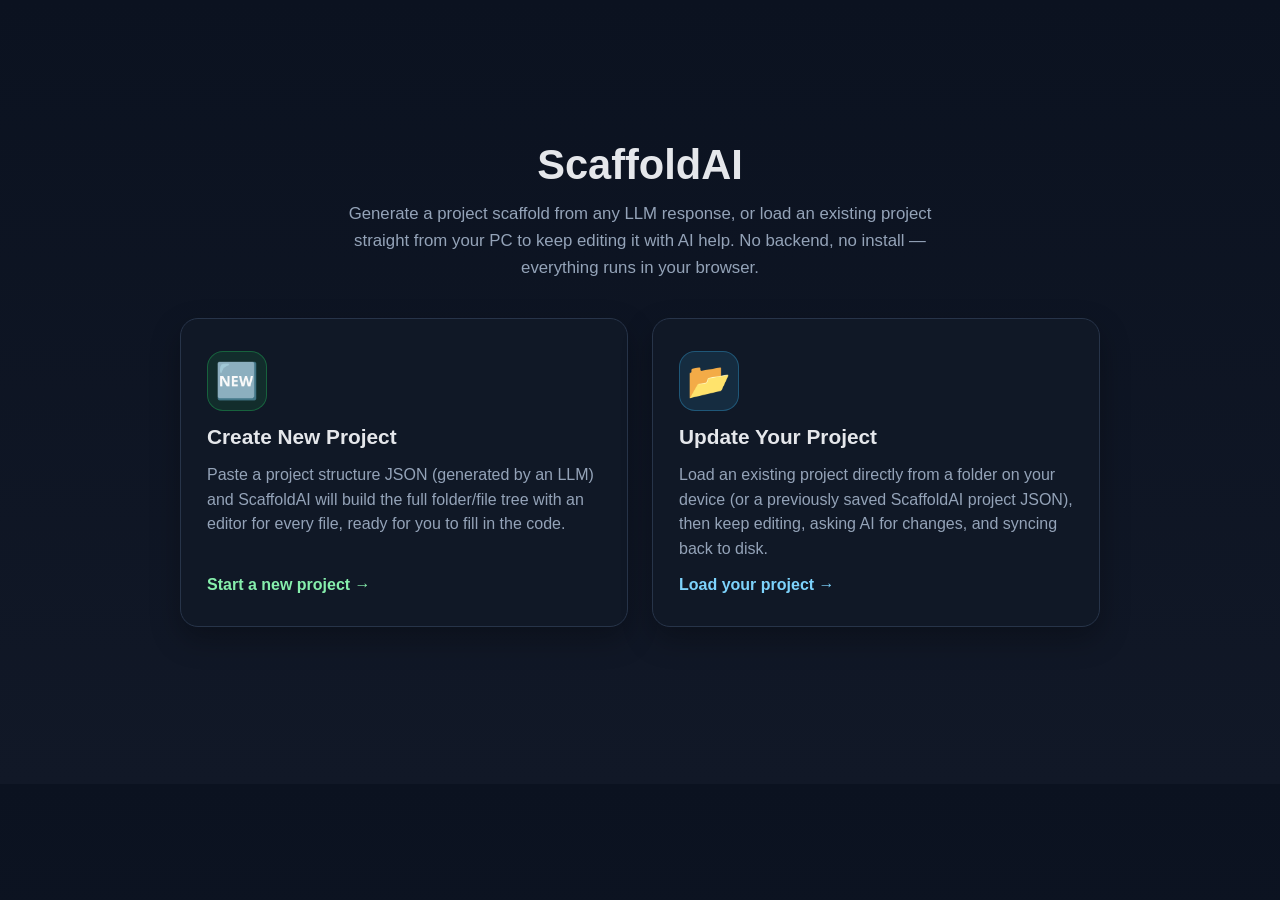
==== index.html @ 68bae191 "seprated pages" ====
<!DOCTYPE html>
<html lang="en">
<head>
  <meta charset="UTF-8" />
  <meta name="viewport" content="width=device-width, initial-scale=1.0" />
  <title>ScaffoldAI</title>
  <link rel="stylesheet" href="style.css" />
</head>
<body>
  <div class="container">
    <div class="landing-wrap">
      <div class="landing-title">
        <h1>ScaffoldAI</h1>
        <p>
          Generate a project scaffold from any LLM response, or load an existing project straight from your PC
          to keep editing it with AI help. No backend, no install — everything runs in your browser.
        </p>
      </div>

      <div class="option-grid">
        <a class="option-card new" href="new_project.html">
          <div class="option-icon">🆕</div>
          <h2>Create New Project</h2>
          <p>
            Paste a project structure JSON (generated by an LLM) and ScaffoldAI will build the full folder/file
            tree with an editor for every file, ready for you to fill in the code.
          </p>
          <span class="option-cta">Start a new project →</span>
        </a>

        <a class="option-card" href="old_project.html">
          <div class="option-icon">📂</div>
          <h2>Update Your Project</h2>
          <p>
            Load an existing project directly from a folder on your device (or a previously saved ScaffoldAI
            project JSON), then keep editing, asking AI for changes, and syncing back to disk.
          </p>
          <span class="option-cta">Load your project →</span>
        </a>
      </div>
    </div>
  </div>
</body>
</html>
---- style.css ----
:root{
  --bg:#0f172a;
  --panel:#111827;
  --panel-2:#1f2937;
  --soft:#334155;
  --text:#e5e7eb;
  --muted:#94a3b8;
  --accent:#38bdf8;
  --accent-2:#22c55e;
  --danger:#ef4444;
  --warning:#f59e0b;
  --border:#273449;
  --shadow:0 12px 30px rgba(0,0,0,.28);
  --radius:18px;
}

*{box-sizing:border-box}
body{
  margin:0;
  font-family:Inter, Arial, sans-serif;
  background:linear-gradient(180deg,#0b1220,#111827);
  color:var(--text);
}

.container{
  width:min(1400px,94%);
  margin:24px auto 40px;
}

.hero{
  display:flex;
  flex-wrap:wrap;
  align-items:center;
  justify-content:space-between;
  gap:16px;
  margin-bottom:20px;
}

.title-wrap h1{
  margin:0;
  font-size:2rem;
  letter-spacing:.3px;
}

.title-wrap p{
  margin:8px 0 0;
  color:var(--muted);
  max-width:900px;
  line-height:1.5;
}

.badge{
  background:rgba(56,189,248,.12);
  color:#7dd3fc;
  border:1px solid rgba(56,189,248,.35);
  padding:8px 12px;
  border-radius:999px;
  font-size:.92rem;
  white-space:nowrap;
}

.grid{
  display:grid;
  grid-template-columns: 420px 1fr;
  gap:18px;
  align-items:start;
}

@media (max-width:1100px){
  .grid{grid-template-columns:1fr}
}

.card{
  background:rgba(17,24,39,.92);
  border:1px solid var(--border);
  border-radius:var(--radius);
  box-shadow:var(--shadow);
  overflow:hidden;
}

.card-header{
  padding:16px 18px;
  border-bottom:1px solid var(--border);
  display:flex;
  align-items:center;
  justify-content:space-between;
  gap:10px;
  background:rgba(255,255,255,.02);
}

.card-header h2{
  margin:0;
  font-size:1.05rem;
}

.card-body{
  padding:16px 18px 18px;
}

.muted{
  color:var(--muted);
  line-height:1.5;
}

.btn-row{
  display:flex;
  flex-wrap:wrap;
  gap:10px;
  margin-top:14px;
}

button{
  border:none;
  cursor:pointer;
  border-radius:12px;
  padding:12px 14px;
  font-weight:700;
  transition:.18s ease;
  font-size:.95rem;
}

button:hover{transform:translateY(-1px)}
button:active{transform:translateY(0)}

button:disabled{
  opacity:.5;
  cursor:not-allowed;
  transform:none !important;
}

.btn-primary{
  background:var(--accent);
  color:#062033;
}

.btn-success{
  background:var(--accent-2);
  color:#072814;
}

.btn-dark{
  background:#1e293b;
  color:var(--text);
  border:1px solid #334155;
}

.btn-danger{
  background:#7f1d1d;
  color:#fecaca;
  border:1px solid #b91c1c;
}

.btn-warning{
  background:#78350f;
  color:#fde68a;
  border:1px solid #f59e0b55;
}

textarea, input, select{
  width:100%;
  border:1px solid #334155;
  background:#0b1220;
  color:var(--text);
  border-radius:14px;
  padding:12px 14px;
  outline:none;
  font-size:.95rem;
}

textarea:focus, input:focus{
  border-color:var(--accent);
  box-shadow:0 0 0 3px rgba(56,189,248,.14);
}

label{
  display:block;
  margin-bottom:8px;
  font-weight:700;
  font-size:.95rem;
}

.field{
  margin-bottom:16px;
}

.small{
  font-size:.88rem;
  color:var(--muted);
  line-height:1.45;
}

.project-name{
  font-weight:800;
  color:#7dd3fc;
}

.stats{
  display:grid;
  grid-template-columns:repeat(3,1fr);
  gap:10px;
  margin-top:14px;
}

.stat{
  background:#0b1220;
  border:1px solid #253247;
  border-radius:14px;
  padding:12px;
}

.stat .label{
  color:var(--muted);
  font-size:.82rem;
  margin-bottom:6px;
}

.stat .value{
  font-size:1.2rem;
  font-weight:800;
}

.workspace{
  display:grid;
  grid-template-columns: 330px 1fr;
  gap:18px;
  min-height:70vh;
}

@media (max-width:1000px){
  .workspace{grid-template-columns:1fr}
}

.tree-panel{
  border-right:1px solid var(--border);
}

.tree-wrap{
  max-height:75vh;
  overflow:auto;
  padding-right:4px;
}

.tree{
  list-style:none;
  padding-left:0;
  margin:0;
}

.tree li{
  margin:6px 0;
}

.tree-node{
  display:flex;
  align-items:center;
  gap:8px;
  padding:8px 10px;
  border-radius:12px;
  transition:.15s;
  user-select:none;
}

.tree-node:hover{
  background:rgba(255,255,255,.04);
}

.tree-node.file{
  cursor:pointer;
}

.tree-node.file.active{
  background:rgba(56,189,248,.14);
  border:1px solid rgba(56,189,248,.35);
}

.tree-children{
  list-style:none;
  padding-left:18px;
  margin:6px 0 0;
  border-left:1px dashed #334155;
}

.icon{
  width:20px;
  text-align:center;
  flex-shrink:0;
}

.node-name{
  word-break:break-word;
  font-size:.94rem;
}

.editor-panel{
  display:flex;
  flex-direction:column;
  gap:14px;
}

.editor-top{
  display:flex;
  flex-wrap:wrap;
  gap:10px;
  justify-content:space-between;
  align-items:center;
  background:#0b1220;
  border:1px solid #253247;
  border-radius:14px;
  padding:12px 14px;
}

.editor-file{
  font-weight:800;
  color:#7dd3fc;
  word-break:break-all;
}

.editor-actions{
  display:flex;
  flex-wrap:wrap;
  gap:10px;
}

.editor-box{
  background:#0b1220;
  border:1px solid #253247;
  border-radius:16px;
  padding:14px;
  min-height:520px;
  display:flex;
  flex-direction:column;
  gap:12px;
}

.editor-box textarea{
  min-height:520px;
  resize:vertical;
  font-family:Consolas, monospace;
  line-height:1.5;
  font-size:.93rem;
}

.empty-state{
  display:flex;
  align-items:center;
  justify-content:center;
  text-align:center;
  min-height:420px;
  color:var(--muted);
  border:2px dashed #334155;
  border-radius:16px;
  padding:24px;
  line-height:1.6;
}

.prompt-box{
  background:#0b1220;
  border:1px solid #253247;
  border-radius:14px;
  padding:14px;
  white-space:pre-wrap;
  font-family:Consolas, monospace;
  font-size:.9rem;
  line-height:1.55;
  max-height:320px;
  overflow:auto;
}

.toolbar{
  display:flex;
  flex-wrap:wrap;
  gap:10px;
}

.search-box{
  display:flex;
  gap:10px;
  align-items:center;
  margin-top:12px;
}

.footer-note{
  margin-top:18px;
  color:var(--muted);
  font-size:.9rem;
  line-height:1.5;
}

.hidden{display:none !important}

.toast{
  position:fixed;
  right:18px;
  bottom:18px;
  background:#0f172a;
  color:var(--text);
  border:1px solid #334155;
  border-radius:14px;
  padding:12px 16px;
  box-shadow:var(--shadow);
  z-index:9999;
  opacity:0;
  transform:translateY(10px);
  transition:.22s ease;
  max-width:340px;
}

.toast.show{
  opacity:1;
  transform:translateY(0);
}

.section-title{
  margin:0 0 10px;
  font-size:1rem;
  font-weight:800;
}

.pill{
  display:inline-flex;
  align-items:center;
  gap:8px;
  padding:8px 10px;
  border-radius:999px;
  background:#0b1220;
  border:1px solid #253247;
  font-size:.88rem;
  color:var(--muted);
}

.danger-text{color:#fca5a5}
.success-text{color:#86efac}
.warning-text{color:#fcd34d}

.change-list{
  display:flex;
  flex-direction:column;
  gap:14px;
}

.change-item{
  border:1px solid #253247;
  background:#0b1220;
  border-radius:14px;
  padding:12px 14px;
}

.change-item-header{
  display:flex;
  align-items:center;
  justify-content:space-between;
  gap:10px;
  margin-bottom:8px;
}

.change-item-path{
  font-family:Consolas, monospace;
  font-weight:800;
  color:#7dd3fc;
  word-break:break-all;
}

.change-badge{
  font-size:.78rem;
  font-weight:800;
  padding:4px 10px;
  border-radius:999px;
  white-space:nowrap;
}

.change-badge.edit{
  background:rgba(56,189,248,.14);
  color:#7dd3fc;
  border:1px solid rgba(56,189,248,.35);
}

.change-badge.create{
  background:rgba(34,197,94,.14);
  color:#86efac;
  border:1px solid rgba(34,197,94,.35);
}

.change-badge.delete{
  background:rgba(239,68,68,.14);
  color:#fca5a5;
  border:1px solid rgba(239,68,68,.35);
}

.change-item textarea{
  min-height:160px;
  font-family:Consolas, monospace;
  font-size:.9rem;
  line-height:1.5;
  resize:vertical;
}

.change-item-delete-row{
  display:flex;
  align-items:center;
  gap:8px;
  font-size:.9rem;
  color:var(--muted);
}

.change-item-delete-row input[type="checkbox"]{
  width:16px;
  height:16px;
  accent-color:var(--danger);
}

.file-select-list{
  max-height:220px;
  overflow:auto;
  border:1px solid #253247;
  background:#0b1220;
  border-radius:14px;
  padding:8px 10px;
  display:flex;
  flex-direction:column;
  gap:2px;
}

.file-select-item{
  display:flex;
  align-items:center;
  gap:10px;
  padding:7px 6px;
  border-radius:10px;
  cursor:pointer;
  font-size:.9rem;
  font-family:Consolas, monospace;
  color:var(--text);
}

.file-select-item:hover{
  background:rgba(255,255,255,.04);
}

.file-select-item input[type="checkbox"]{
  width:16px;
  height:16px;
  flex-shrink:0;
  accent-color:var(--accent);
}

.folder-pill{
  display:inline-flex;
  align-items:center;
  gap:6px;
  padding:6px 10px;
  border-radius:999px;
  background:rgba(34,197,94,.12);
  border:1px solid rgba(34,197,94,.35);
  color:#86efac;
  font-size:.82rem;
  white-space:nowrap;
}

/* ---------------- Landing Page ---------------- */
.landing-wrap{
  min-height:80vh;
  display:flex;
  flex-direction:column;
  align-items:center;
  justify-content:center;
  text-align:center;
  gap:36px;
  padding:40px 0;
}

.landing-title h1{
  font-size:2.6rem;
  margin:0 0 12px;
}

.landing-title p{
  color:var(--muted);
  max-width:640px;
  margin:0 auto;
  line-height:1.6;
  font-size:1.05rem;
}

.option-grid{
  display:grid;
  grid-template-columns:repeat(2,1fr);
  gap:24px;
  width:min(920px,94%);
}

@media (max-width:760px){
  .option-grid{grid-template-columns:1fr}
}

.option-card{
  background:rgba(17,24,39,.92);
  border:1px solid var(--border);
  border-radius:var(--radius);
  box-shadow:var(--shadow);
  padding:32px 26px;
  text-align:left;
  text-decoration:none;
  color:var(--text);
  display:flex;
  flex-direction:column;
  gap:14px;
  transition:.2s ease;
  position:relative;
  overflow:hidden;
}

.option-card:hover{
  transform:translateY(-4px);
  border-color:var(--accent);
  box-shadow:0 16px 36px rgba(0,0,0,.4);
}

.option-icon{
  font-size:2.2rem;
  width:60px;
  height:60px;
  display:flex;
  align-items:center;
  justify-content:center;
  border-radius:16px;
  background:rgba(56,189,248,.12);
  border:1px solid rgba(56,189,248,.3);
}

.option-card.new .option-icon{
  background:rgba(34,197,94,.12);
  border:1px solid rgba(34,197,94,.35);
}

.option-card h2{
  margin:0;
  font-size:1.3rem;
}

.option-card p{
  margin:0;
  color:var(--muted);
  line-height:1.55;
  flex-grow:1;
}

.option-cta{
  display:inline-flex;
  align-items:center;
  gap:8px;
  font-weight:800;
  color:#7dd3fc;
}

.option-card.new .option-cta{
  color:#86efac;
}

.top-nav{
  display:flex;
  align-items:center;
  justify-content:space-between;
  margin-bottom:18px;
}

.back-link{
  color:var(--muted);
  text-decoration:none;
  font-weight:700;
  font-size:.92rem;
  display:inline-flex;
  align-items:center;
  gap:6px;
  border:1px solid var(--border);
  padding:8px 12px;
  border-radius:12px;
  background:rgba(255,255,255,.02);
}

.back-link:hover{
  border-color:var(--accent);
  color:var(--text);
}

.mode-badge{
  background:rgba(34,197,94,.12);
  color:#86efac;
  border:1px solid rgba(34,197,94,.35);
  padding:8px 12px;
  border-radius:999px;
  font-size:.88rem;
  white-space:nowrap;
}

.load-options{
  display:grid;
  grid-template-columns:1fr 1fr;
  gap:14px;
  margin-top:6px;
}

@media (max-width:600px){
  .load-options{grid-template-columns:1fr}
}

.load-option-btn{
  background:#0b1220;
  border:1px solid #253247;
  border-radius:16px;
  padding:20px 16px;
  text-align:center;
  cursor:pointer;
  color:var(--text);
  display:flex;
  flex-direction:column;
  align-items:center;
  gap:8px;
  font-weight:700;
  transition:.18s ease;
}

.load-option-btn:hover{
  border-color:var(--accent);
  transform:translateY(-2px);
}

.load-option-btn .lo-icon{
  font-size:1.8rem;
}

.load-option-btn .lo-sub{
  font-weight:400;
  font-size:.82rem;
  color:var(--muted);
  line-height:1.4;
}
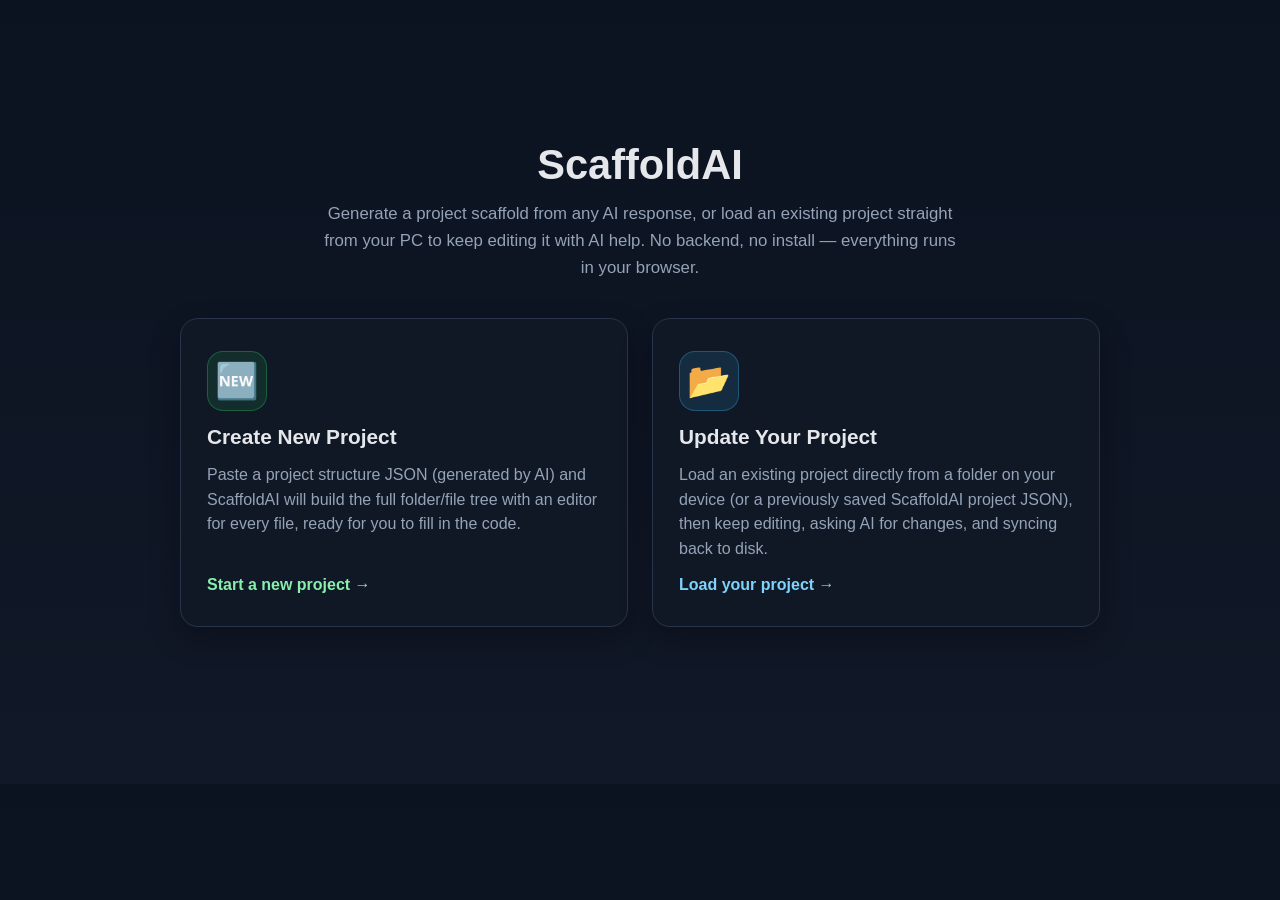
==== commit a29d0d43: "The next changes need are the user can add and delete any folder/file" ====
--- a/index.html
+++ b/index.html
@@ -4,7 +4,7 @@
   <meta charset="UTF-8" />
   <meta name="viewport" content="width=device-width, initial-scale=1.0" />
   <title>ScaffoldAI</title>
-  <link rel="stylesheet" href="style.css" />
+  <link rel="stylesheet" href="index.css" />
 </head>
 <body>
   <div class="container">
@@ -12,23 +12,23 @@
       <div class="landing-title">
         <h1>ScaffoldAI</h1>
         <p>
-          Generate a project scaffold from any LLM response, or load an existing project straight from your PC
+          Generate a project scaffold from any AI response, or load an existing project straight from your PC
           to keep editing it with AI help. No backend, no install — everything runs in your browser.
         </p>
       </div>
 
       <div class="option-grid">
-        <a class="option-card new" href="new_project.html">
+        <a class="option-card new" href="create_project/create_project.html">
           <div class="option-icon">🆕</div>
           <h2>Create New Project</h2>
           <p>
-            Paste a project structure JSON (generated by an LLM) and ScaffoldAI will build the full folder/file
+            Paste a project structure JSON (generated by AI) and ScaffoldAI will build the full folder/file
             tree with an editor for every file, ready for you to fill in the code.
           </p>
           <span class="option-cta">Start a new project →</span>
         </a>
 
-        <a class="option-card" href="old_project.html">
+        <a class="option-card" href="update_project/update_project.html">
           <div class="option-icon">📂</div>
           <h2>Update Your Project</h2>
           <p>
--- a/index.css
+++ b/index.css
@@ -0,0 +1,128 @@
+:root{
+  --bg:#0f172a;
+  --panel:#111827;
+  --panel-2:#1f2937;
+  --soft:#334155;
+  --text:#e5e7eb;
+  --muted:#94a3b8;
+  --accent:#38bdf8;
+  --accent-2:#22c55e;
+  --danger:#ef4444;
+  --warning:#f59e0b;
+  --border:#273449;
+  --shadow:0 12px 30px rgba(0,0,0,.28);
+  --radius:18px;
+}
+
+*{box-sizing:border-box}
+body{
+  margin:0;
+  font-family:Inter, Arial, sans-serif;
+  background:linear-gradient(180deg,#0b1220,#111827);
+  color:var(--text);
+}
+
+.container{
+  width:min(1400px,94%);
+  margin:24px auto 40px;
+}
+
+/* ---------------- Landing Page ---------------- */
+.landing-wrap{
+  min-height:80vh;
+  display:flex;
+  flex-direction:column;
+  align-items:center;
+  justify-content:center;
+  text-align:center;
+  gap:36px;
+  padding:40px 0;
+}
+
+.landing-title h1{
+  font-size:2.6rem;
+  margin:0 0 12px;
+}
+
+.landing-title p{
+  color:var(--muted);
+  max-width:640px;
+  margin:0 auto;
+  line-height:1.6;
+  font-size:1.05rem;
+}
+
+.option-grid{
+  display:grid;
+  grid-template-columns:repeat(2,1fr);
+  gap:24px;
+  width:min(920px,94%);
+}
+
+@media (max-width:760px){
+  .option-grid{grid-template-columns:1fr}
+}
+
+.option-card{
+  background:rgba(17,24,39,.92);
+  border:1px solid var(--border);
+  border-radius:var(--radius);
+  box-shadow:var(--shadow);
+  padding:32px 26px;
+  text-align:left;
+  text-decoration:none;
+  color:var(--text);
+  display:flex;
+  flex-direction:column;
+  gap:14px;
+  transition:.2s ease;
+  position:relative;
+  overflow:hidden;
+}
+
+.option-card:hover{
+  transform:translateY(-4px);
+  border-color:var(--accent);
+  box-shadow:0 16px 36px rgba(0,0,0,.4);
+}
+
+.option-icon{
+  font-size:2.2rem;
+  width:60px;
+  height:60px;
+  display:flex;
+  align-items:center;
+  justify-content:center;
+  border-radius:16px;
+  background:rgba(56,189,248,.12);
+  border:1px solid rgba(56,189,248,.3);
+}
+
+.option-card.new .option-icon{
+  background:rgba(34,197,94,.12);
+  border:1px solid rgba(34,197,94,.35);
+}
+
+.option-card h2{
+  margin:0;
+  font-size:1.3rem;
+}
+
+.option-card p{
+  margin:0;
+  color:var(--muted);
+  line-height:1.55;
+  flex-grow:1;
+}
+
+.option-cta{
+  display:inline-flex;
+  align-items:center;
+  gap:8px;
+  font-weight:800;
+  color:#7dd3fc;
+}
+
+.option-card.new .option-cta{
+  color:#86efac;
+}
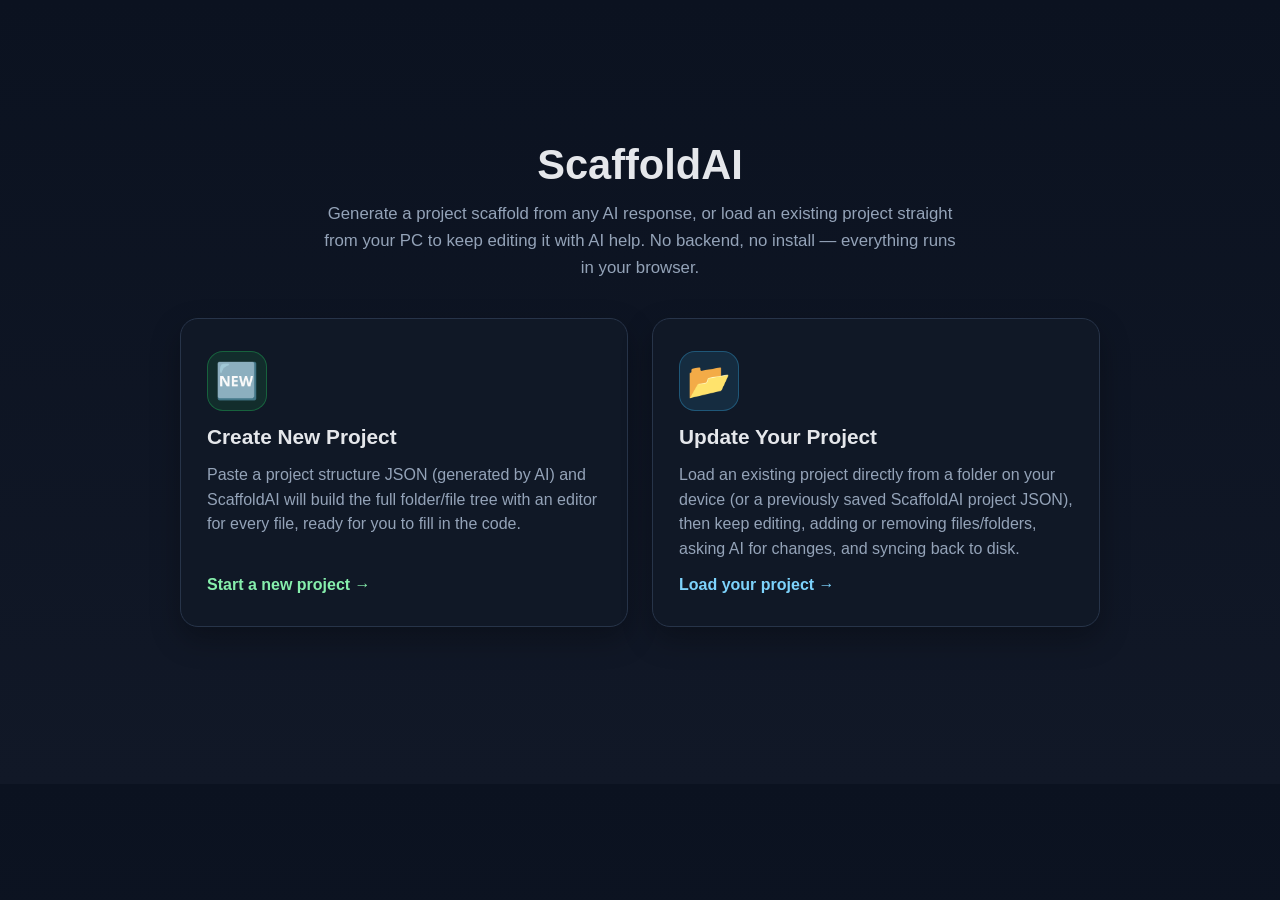
==== commit 2d02aa56: "Update with create and delete files/folders." ====
--- a/index.html
+++ b/index.html
@@ -33,7 +33,8 @@
           <h2>Update Your Project</h2>
           <p>
             Load an existing project directly from a folder on your device (or a previously saved ScaffoldAI
-            project JSON), then keep editing, asking AI for changes, and syncing back to disk.
+            project JSON), then keep editing, adding or removing files/folders, asking AI for changes, and
+            syncing back to disk.
           </p>
           <span class="option-cta">Load your project →</span>
         </a>
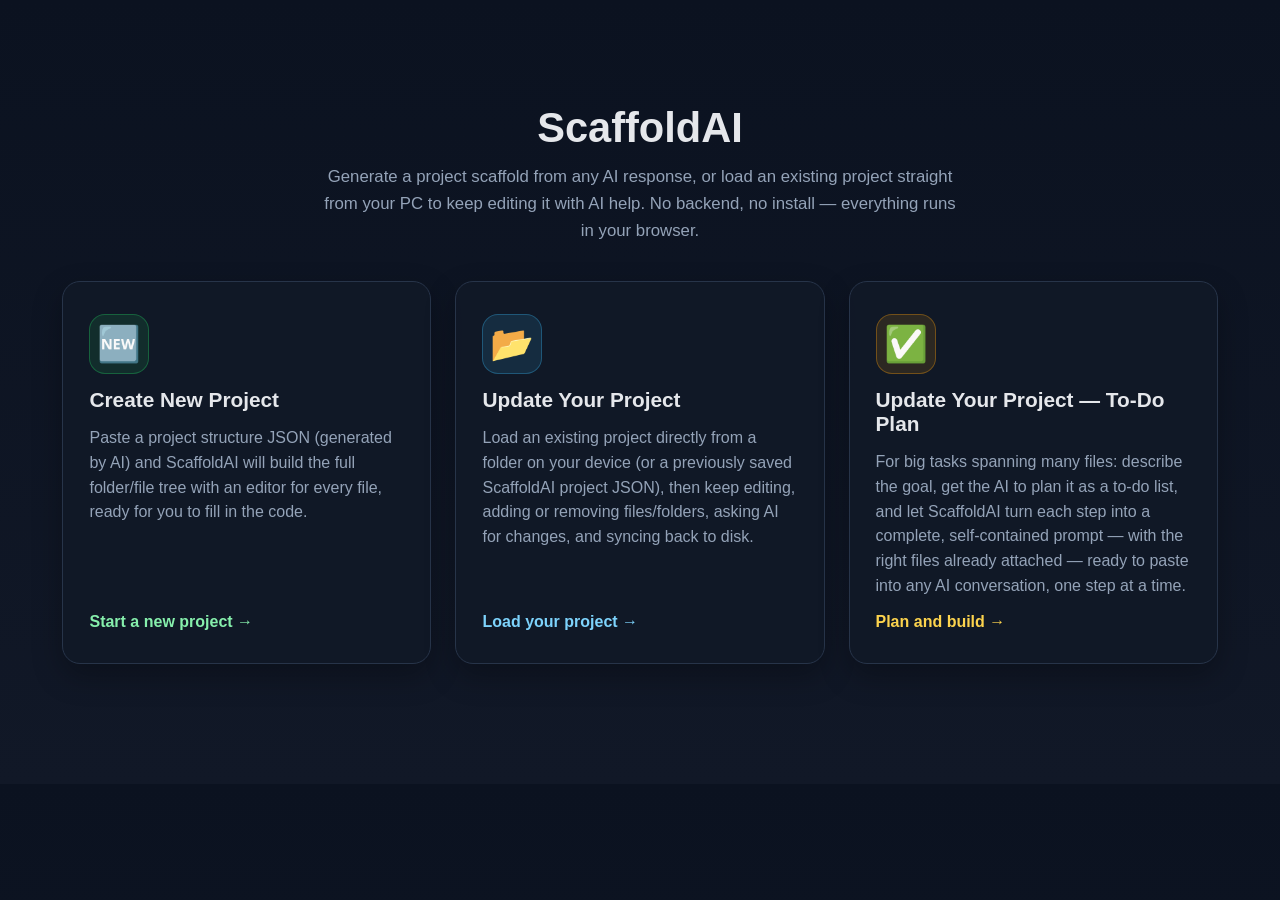
==== commit 50e39a31: "working on to do list plan but not satisfied" ====
--- a/index.html
+++ b/index.html
@@ -38,6 +38,17 @@
           </p>
           <span class="option-cta">Load your project →</span>
         </a>
+
+        <a class="option-card plan" href="todo_project/todo_project.html">
+          <div class="option-icon">✅</div>
+          <h2>Update Your Project — To-Do Plan</h2>
+          <p>
+            For big tasks spanning many files: describe the goal, get the AI to plan it as a to-do list, and let
+            ScaffoldAI turn each step into a complete, self-contained prompt — with the right files already
+            attached — ready to paste into any AI conversation, one step at a time.
+          </p>
+          <span class="option-cta">Plan and build →</span>
+        </a>
       </div>
     </div>
   </div>
--- a/index.css
+++ b/index.css
@@ -54,12 +54,16 @@
 
 .option-grid{
   display:grid;
-  grid-template-columns:repeat(2,1fr);
+  grid-template-columns:repeat(3,1fr);
   gap:24px;
-  width:min(920px,94%);
+  width:min(1280px,96%);
 }
 
-@media (max-width:760px){
+@media (max-width:980px){
+  .option-grid{grid-template-columns:repeat(2,1fr)}
+}
+
+@media (max-width:640px){
   .option-grid{grid-template-columns:1fr}
 }
 
@@ -126,3 +130,12 @@
 .option-card.new .option-cta{
   color:#86efac;
 }
+
+.option-card.plan .option-icon{
+  background:rgba(245,158,11,.12);
+  border:1px solid rgba(245,158,11,.35);
+}
+
+.option-card.plan .option-cta{
+  color:#fcd34d;
+}
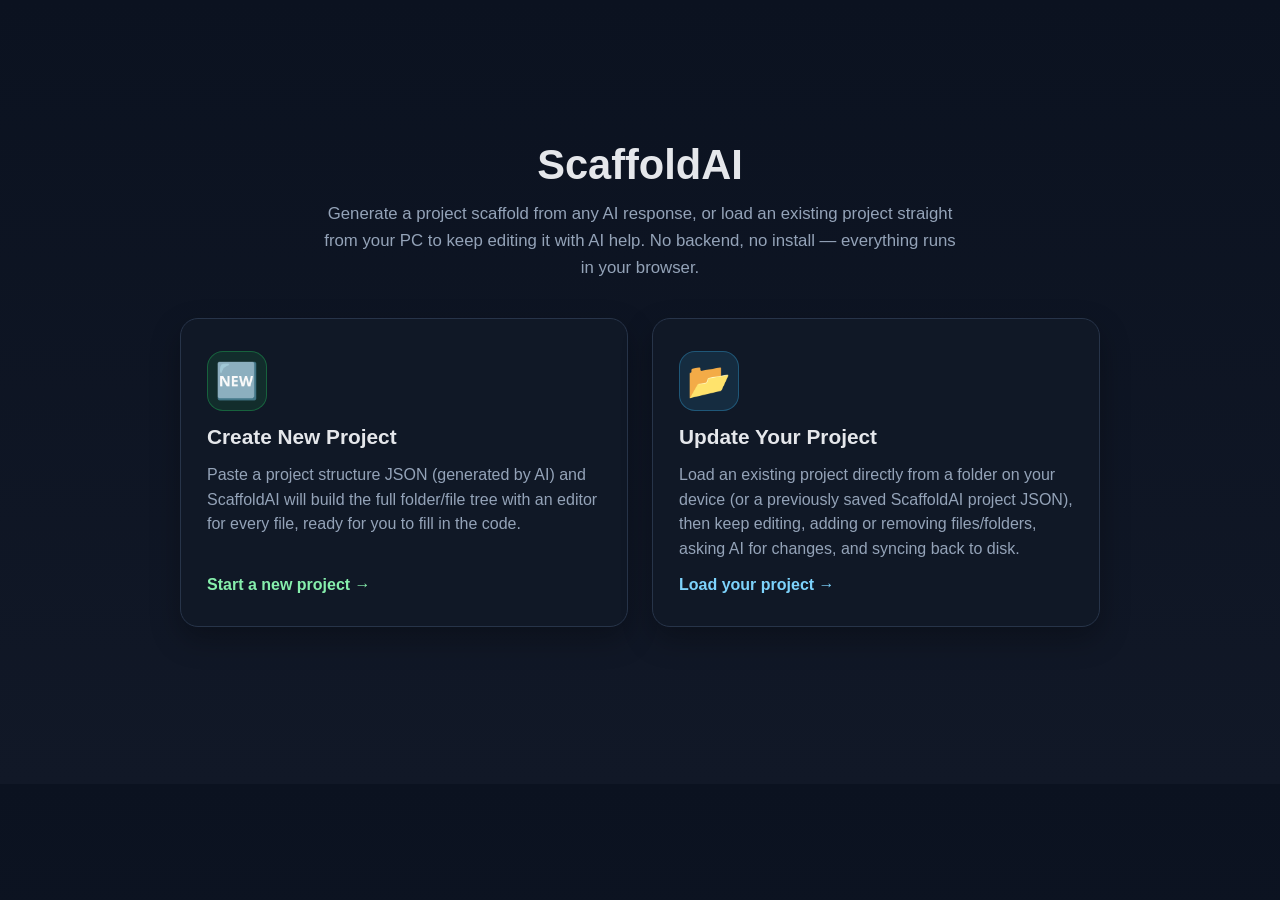
==== commit 36058f9c: "not satisfied with the to do plan, so removed it, clear some bugs in the project." ====
--- a/index.html
+++ b/index.html
@@ -38,17 +38,6 @@
           </p>
           <span class="option-cta">Load your project →</span>
         </a>
-
-        <a class="option-card plan" href="todo_project/todo_project.html">
-          <div class="option-icon">✅</div>
-          <h2>Update Your Project — To-Do Plan</h2>
-          <p>
-            For big tasks spanning many files: describe the goal, get the AI to plan it as a to-do list, and let
-            ScaffoldAI turn each step into a complete, self-contained prompt — with the right files already
-            attached — ready to paste into any AI conversation, one step at a time.
-          </p>
-          <span class="option-cta">Plan and build →</span>
-        </a>
       </div>
     </div>
   </div>
--- a/index.css
+++ b/index.css
@@ -54,13 +54,9 @@
 
 .option-grid{
   display:grid;
-  grid-template-columns:repeat(3,1fr);
+  grid-template-columns:repeat(2,1fr);
   gap:24px;
-  width:min(1280px,96%);
-}
-
-@media (max-width:980px){
-  .option-grid{grid-template-columns:repeat(2,1fr)}
+  width:min(920px,96%);
 }
 
 @media (max-width:640px){
@@ -130,12 +126,3 @@
 .option-card.new .option-cta{
   color:#86efac;
 }
-
-.option-card.plan .option-icon{
-  background:rgba(245,158,11,.12);
-  border:1px solid rgba(245,158,11,.35);
-}
-
-.option-card.plan .option-cta{
-  color:#fcd34d;
-}
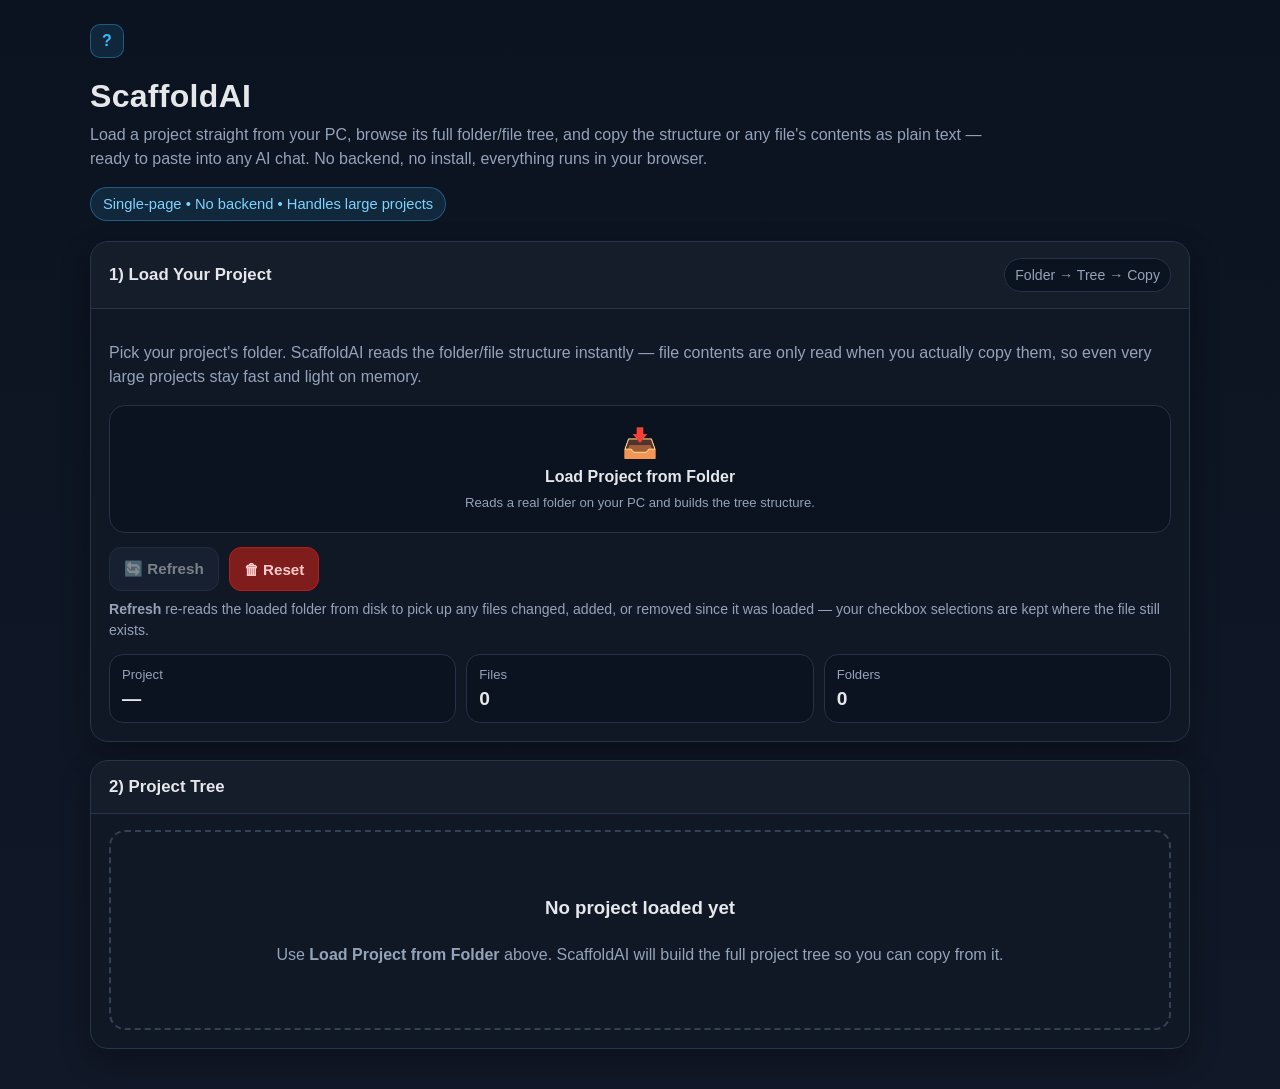
==== commit fa7492e3: "Add README.md and update project structure" ====
--- a/index.html
+++ b/index.html
@@ -3,43 +3,161 @@
 <head>
   <meta charset="UTF-8" />
   <meta name="viewport" content="width=device-width, initial-scale=1.0" />
-  <title>ScaffoldAI</title>
-  <link rel="stylesheet" href="index.css" />
+  <title>ScaffoldAI — Copy Project Structure & Files</title>
+  <link rel="stylesheet" href="style.css" />
 </head>
 <body>
   <div class="container">
-    <div class="landing-wrap">
-      <div class="landing-title">
+    <div class="help-popup-overlay" id="helpOverlay"></div>
+
+    <div class="top-nav">
+      <div class="top-nav-left">
+        <button type="button" class="help-icon" id="helpIcon" title="How to use">?</button>
+        <div class="help-popup" id="helpPopup">
+          <div class="help-popup-header">
+            <div class="help-popup-title">
+              <span class="help-popup-icon">💡</span>
+              <span>How to use ScaffoldAI</span>
+            </div>
+            <button type="button" class="help-popup-close" id="closeHelpBtn" aria-label="Close help">&times;</button>
+          </div>
+          <div class="help-popup-body">
+            <ol class="help-steps">
+              <li>
+                <span class="step-num">1</span>
+                <span class="step-text">Click <strong>Load Project from Folder</strong> and pick your project's folder on disk.</span>
+              </li>
+              <li>
+                <span class="step-num">2</span>
+                <span class="step-text">Browse the <strong>Project Tree</strong> below. Check the files or folders you want.</span>
+              </li>
+              <li>
+                <span class="step-num">3</span>
+                <span class="step-text"><strong>Copy Structure</strong> copies just the folder/file tree as text — great for giving an AI context on layout.</span>
+              </li>
+              <li>
+                <span class="step-num">4</span>
+                <span class="step-text"><strong>Copy Files as Text</strong> copies the checked files' full contents, each labeled with its path — ready to paste into any AI chat.</span>
+              </li>
+            </ol>
+          </div>
+        </div>
+      </div>
+      <div class="top-nav-right"></div>
+    </div>
+
+    <div class="hero">
+      <div class="title-wrap">
         <h1>ScaffoldAI</h1>
         <p>
-          Generate a project scaffold from any AI response, or load an existing project straight from your PC
-          to keep editing it with AI help. No backend, no install — everything runs in your browser.
+          Load a project straight from your PC, browse its full folder/file tree, and copy the structure or
+          any file's contents as plain text — ready to paste into any AI chat. No backend, no install,
+          everything runs in your browser.
         </p>
       </div>
+      <div class="badge">Single-page • No backend • Handles large projects</div>
+    </div>
 
-      <div class="option-grid">
-        <a class="option-card new" href="create_project/create_project.html">
-          <div class="option-icon">🆕</div>
-          <h2>Create New Project</h2>
-          <p>
-            Paste a project structure JSON (generated by AI) and ScaffoldAI will build the full folder/file
-            tree with an editor for every file, ready for you to fill in the code.
-          </p>
-          <span class="option-cta">Start a new project →</span>
-        </a>
+    <div class="card">
+      <div class="card-header">
+        <h2>1) Load Your Project</h2>
+        <div class="pill">Folder → Tree → Copy</div>
+      </div>
+      <div class="card-body">
+        <p class="muted">
+          Pick your project's folder. ScaffoldAI reads the folder/file structure instantly — file contents
+          are only read when you actually copy them, so even very large projects stay fast and light on memory.
+        </p>
 
-        <a class="option-card" href="update_project/update_project.html">
-          <div class="option-icon">📂</div>
-          <h2>Update Your Project</h2>
-          <p>
-            Load an existing project directly from a folder on your device (or a previously saved ScaffoldAI
-            project JSON), then keep editing, adding or removing files/folders, asking AI for changes, and
-            syncing back to disk.
-          </p>
-          <span class="option-cta">Load your project →</span>
-        </a>
+        <div class="load-options">
+          <div class="load-option-btn" id="importFromFolderBtn">
+            <span class="lo-icon">📥</span>
+            <span>Load Project from Folder</span>
+            <span class="lo-sub">Reads a real folder on your PC and builds the tree structure.</span>
+          </div>
+        </div>
+
+        <input type="file" id="folderInputFallback" webkitdirectory directory multiple style="display:none" />
+
+        <div class="btn-row">
+          <button class="btn-dark" id="refreshBtn" disabled>🔄 Refresh</button>
+          <button class="btn-danger" id="resetBtn">🗑 Reset</button>
+        </div>
+        <div class="small" style="margin-top:8px">
+          <strong>Refresh</strong> re-reads the loaded folder from disk to pick up any files changed, added, or
+          removed since it was loaded — your checkbox selections are kept where the file still exists.
+        </div>
+
+        <div class="stats">
+          <div class="stat">
+            <div class="label">Project</div>
+            <div class="value" id="statProject">—</div>
+          </div>
+          <div class="stat">
+            <div class="label">Files</div>
+            <div class="value" id="statFiles">0</div>
+          </div>
+          <div class="stat">
+            <div class="label">Folders</div>
+            <div class="value" id="statFolders">0</div>
+          </div>
+        </div>
       </div>
     </div>
+
+    <div class="card" style="margin-top:18px">
+      <div class="card-header">
+        <h2>2) Project Tree</h2>
+        <div class="toolbar">
+          <span id="selectionPill" class="folder-pill hidden"></span>
+        </div>
+      </div>
+
+      <div class="card-body">
+        <div id="treeEmpty" class="empty-state">
+          <div>
+            <h3 style="margin-top:0;color:#e5e7eb">No project loaded yet</h3>
+            <div>
+              Use <strong>Load Project from Folder</strong> above.
+              ScaffoldAI will build the full project tree so you can copy from it.
+            </div>
+          </div>
+        </div>
+
+        <div id="treeLoaded" class="hidden">
+          <div class="tree-toolbar">
+            <div class="search-box" style="margin-top:0;flex:1">
+              <input id="fileSearch" type="text" placeholder="Search file or folder path..." />
+              <button class="btn-dark" id="clearSearchBtn">Clear</button>
+            </div>
+            <div class="btn-row" style="margin-top:0">
+              <button class="btn-dark" id="selectAllBtn">☑ Select All</button>
+              <button class="btn-dark" id="selectNoneBtn">☐ Select None</button>
+            </div>
+          </div>
+
+          <div class="tree-wrap" style="margin-top:14px">
+            <ul id="treeRoot" class="tree"></ul>
+          </div>
+
+          <div class="btn-row" style="margin-top:18px;border-top:1px solid var(--border);padding-top:16px">
+            <button class="btn-dark" id="copyStructureBtn">📋 Copy Project Structure</button>
+            <button class="btn-success" id="copyFilesAsTextBtn">📄 Copy Files as Text</button>
+          </div>
+          <div class="small" style="margin-top:8px">
+            <strong>Copy Project Structure</strong> copies the entire folder/file tree as text (names only).
+            <strong>Copy Files as Text</strong> copies the full contents of whichever files are checked above,
+            each one labeled with its path — file contents are streamed in one at a time, so there's no fixed
+            file-count or size limit like before.
+          </div>
+          <div id="copyProgress" class="small hidden" style="margin-top:8px"></div>
+        </div>
+      </div>
+    </div>
+
+    <div id="toast" class="toast"></div>
   </div>
+
+  <script src="app.js"></script>
 </body>
 </html>
--- a/style.css
+++ b/style.css
@@ -0,0 +1,570 @@
+:root{
+  --bg:#0f172a;
+  --panel:#111827;
+  --panel-2:#1f2937;
+  --soft:#334155;
+  --text:#e5e7eb;
+  --muted:#94a3b8;
+  --accent:#38bdf8;
+  --accent-2:#22c55e;
+  --danger:#ef4444;
+  --warning:#f59e0b;
+  --border:#273449;
+  --shadow:0 12px 30px rgba(0,0,0,.28);
+  --radius:18px;
+}
+
+*{box-sizing:border-box}
+body{
+  margin:0;
+  font-family:Inter, Arial, sans-serif;
+  background:linear-gradient(180deg,#0b1220,#111827);
+  color:var(--text);
+}
+
+.container{
+  width:min(1100px,94%);
+  margin:24px auto 40px;
+}
+
+.hero{
+  display:flex;
+  flex-wrap:wrap;
+  align-items:center;
+  justify-content:space-between;
+  gap:16px;
+  margin-bottom:20px;
+}
+
+.title-wrap h1{
+  margin:0;
+  font-size:2rem;
+  letter-spacing:.3px;
+}
+
+.title-wrap p{
+  margin:8px 0 0;
+  color:var(--muted);
+  max-width:900px;
+  line-height:1.5;
+}
+
+.badge{
+  background:rgba(56,189,248,.12);
+  color:#7dd3fc;
+  border:1px solid rgba(56,189,248,.35);
+  padding:8px 12px;
+  border-radius:999px;
+  font-size:.92rem;
+  white-space:nowrap;
+}
+
+.card{
+  background:rgba(17,24,39,.92);
+  border:1px solid var(--border);
+  border-radius:var(--radius);
+  box-shadow:var(--shadow);
+  overflow:hidden;
+}
+
+.card-header{
+  padding:16px 18px;
+  border-bottom:1px solid var(--border);
+  display:flex;
+  align-items:center;
+  justify-content:space-between;
+  gap:10px;
+  background:rgba(255,255,255,.02);
+}
+
+.card-header h2{
+  margin:0;
+  font-size:1.05rem;
+}
+
+.card-body{
+  padding:16px 18px 18px;
+}
+
+.muted{
+  color:var(--muted);
+  line-height:1.5;
+}
+
+.btn-row{
+  display:flex;
+  flex-wrap:wrap;
+  gap:10px;
+  margin-top:14px;
+}
+
+button{
+  border:none;
+  cursor:pointer;
+  border-radius:12px;
+  padding:12px 14px;
+  font-weight:700;
+  transition:.18s ease;
+  font-size:.95rem;
+}
+
+button:hover{transform:translateY(-1px)}
+button:active{transform:translateY(0)}
+
+button:disabled{
+  opacity:.5;
+  cursor:not-allowed;
+  transform:none !important;
+}
+
+.btn-primary{
+  background:var(--accent);
+  color:#062033;
+}
+
+.btn-success{
+  background:var(--accent-2);
+  color:#072814;
+}
+
+.btn-dark{
+  background:#1e293b;
+  color:var(--text);
+  border:1px solid #334155;
+}
+
+.btn-danger{
+  background:#7f1d1d;
+  color:#fecaca;
+  border:1px solid #b91c1c;
+}
+
+.btn-warning{
+  background:#78350f;
+  color:#fde68a;
+  border:1px solid #f59e0b55;
+}
+
+textarea, input, select{
+  width:100%;
+  border:1px solid #334155;
+  background:#0b1220;
+  color:var(--text);
+  border-radius:14px;
+  padding:12px 14px;
+  outline:none;
+  font-size:.95rem;
+}
+
+textarea:focus, input:focus{
+  border-color:var(--accent);
+  box-shadow:0 0 0 3px rgba(56,189,248,.14);
+}
+
+label{
+  display:block;
+  margin-bottom:8px;
+  font-weight:700;
+  font-size:.95rem;
+}
+
+.small{
+  font-size:.88rem;
+  color:var(--muted);
+  line-height:1.45;
+}
+
+.stats{
+  display:grid;
+  grid-template-columns:repeat(3,1fr);
+  gap:10px;
+  margin-top:14px;
+}
+
+.stat{
+  background:#0b1220;
+  border:1px solid #253247;
+  border-radius:14px;
+  padding:12px;
+}
+
+.stat .label{
+  color:var(--muted);
+  font-size:.82rem;
+  margin-bottom:6px;
+}
+
+.stat .value{
+  font-size:1.2rem;
+  font-weight:800;
+}
+
+.tree-toolbar{
+  display:flex;
+  flex-wrap:wrap;
+  gap:10px;
+  align-items:center;
+  justify-content:space-between;
+}
+
+.tree-wrap{
+  max-height:60vh;
+  overflow:auto;
+  padding-right:4px;
+  border:1px solid #253247;
+  background:#0b1220;
+  border-radius:14px;
+  padding:12px 14px;
+}
+
+.tree{
+  list-style:none;
+  padding-left:0;
+  margin:0;
+}
+
+.tree li{
+  margin:4px 0;
+}
+
+.tree-node{
+  display:flex;
+  align-items:center;
+  gap:8px;
+  padding:6px 8px;
+  border-radius:10px;
+  transition:.15s;
+  user-select:none;
+}
+
+.tree-node:hover{
+  background:rgba(255,255,255,.04);
+}
+
+.tree-node input[type="checkbox"]{
+  width:16px;
+  height:16px;
+  flex-shrink:0;
+  accent-color:var(--accent);
+  margin:0;
+}
+
+.tree-children{
+  list-style:none;
+  padding-left:20px;
+  margin:4px 0 0;
+  border-left:1px dashed #334155;
+}
+
+.icon{
+  width:20px;
+  text-align:center;
+  flex-shrink:0;
+}
+
+.node-name{
+  word-break:break-word;
+  font-size:.92rem;
+  flex-grow:1;
+  font-family:Consolas, monospace;
+}
+
+.node-toggle{
+  width:16px;
+  flex-shrink:0;
+  text-align:center;
+  cursor:pointer;
+  color:var(--muted);
+  font-size:.8rem;
+}
+
+.empty-state{
+  display:flex;
+  align-items:center;
+  justify-content:center;
+  text-align:center;
+  min-height:200px;
+  color:var(--muted);
+  border:2px dashed #334155;
+  border-radius:16px;
+  padding:24px;
+  line-height:1.6;
+}
+
+.toolbar{
+  display:flex;
+  flex-wrap:wrap;
+  gap:10px;
+}
+
+.search-box{
+  display:flex;
+  gap:10px;
+  align-items:center;
+  margin-top:12px;
+}
+
+.hidden{display:none !important}
+
+.toast{
+  position:fixed;
+  right:18px;
+  bottom:18px;
+  background:#0f172a;
+  color:var(--text);
+  border:1px solid #334155;
+  border-radius:14px;
+  padding:12px 16px;
+  box-shadow:var(--shadow);
+  z-index:9999;
+  opacity:0;
+  transform:translateY(10px);
+  transition:.22s ease;
+  max-width:340px;
+}
+
+.toast.show{
+  opacity:1;
+  transform:translateY(0);
+}
+
+.pill{
+  display:inline-flex;
+  align-items:center;
+  gap:8px;
+  padding:8px 10px;
+  border-radius:999px;
+  background:#0b1220;
+  border:1px solid #253247;
+  font-size:.88rem;
+  color:var(--muted);
+}
+
+.folder-pill{
+  display:inline-flex;
+  align-items:center;
+  gap:6px;
+  padding:6px 10px;
+  border-radius:999px;
+  background:rgba(34,197,94,.12);
+  border:1px solid rgba(34,197,94,.35);
+  color:#86efac;
+  font-size:.82rem;
+  white-space:nowrap;
+}
+
+/* ---------------- Navigation & Popups ---------------- */
+.top-nav{
+  display:flex;
+  align-items:center;
+  margin-bottom:20px;
+  position:relative;
+}
+
+.top-nav-left{
+  display:inline-flex;
+  align-items:center;
+  gap:10px;
+}
+
+.help-icon{
+  display:inline-flex;
+  align-items:center;
+  justify-content:center;
+  width:34px;
+  height:34px;
+  border-radius:10px;
+  background:rgba(56,189,248,.12);
+  color:var(--accent);
+  font-size:1rem;
+  font-weight:800;
+  cursor:pointer;
+  border:1px solid rgba(56,189,248,.35);
+  transition:all .18s ease;
+  user-select:none;
+  padding:0;
+  line-height:1;
+}
+
+.help-icon:hover{
+  background:rgba(56,189,248,.25);
+  border-color:var(--accent);
+  box-shadow:0 0 12px rgba(56,189,248,.25);
+  transform:translateY(-1px);
+}
+
+.help-popup-overlay{
+  position:fixed;
+  top:0;
+  left:0;
+  width:100vw;
+  height:100vh;
+  background:rgba(11,18,32,.65);
+  backdrop-filter:blur(6px);
+  -webkit-backdrop-filter:blur(6px);
+  z-index:999;
+  opacity:0;
+  pointer-events:none;
+  transition:opacity .22s ease;
+}
+
+.help-popup-overlay.show{
+  opacity:1;
+  pointer-events:auto;
+}
+
+.help-popup{
+  position:absolute;
+  top:calc(100% + 12px);
+  left:0;
+  width:min(480px, 92vw);
+  background:rgba(17,24,39,.96);
+  border:1px solid rgba(56,189,248,.3);
+  border-radius:18px;
+  box-shadow:0 20px 40px rgba(0,0,0,.5), 0 0 25px rgba(56,189,248,.15);
+  backdrop-filter:blur(16px);
+  -webkit-backdrop-filter:blur(16px);
+  z-index:1000;
+  opacity:0;
+  visibility:hidden;
+  transform:translateY(-10px) scale(.97);
+  transition:all .22s cubic-bezier(.16, 1, .3, 1);
+  overflow:hidden;
+}
+
+.help-popup.show{
+  opacity:1;
+  visibility:visible;
+  transform:translateY(0) scale(1);
+}
+
+.help-popup-header{
+  display:flex;
+  align-items:center;
+  justify-content:space-between;
+  padding:14px 18px;
+  background:rgba(255,255,255,.03);
+  border-bottom:1px solid var(--border);
+}
+
+.help-popup-title{
+  display:flex;
+  align-items:center;
+  gap:8px;
+  font-weight:700;
+  font-size:1rem;
+  color:var(--text);
+}
+
+.help-popup-close{
+  background:transparent;
+  border:none;
+  color:var(--muted);
+  font-size:1.4rem;
+  line-height:1;
+  padding:4px 8px;
+  border-radius:8px;
+  cursor:pointer;
+  transition:all .15s ease;
+}
+
+.help-popup-close:hover{
+  color:var(--text);
+  background:rgba(255,255,255,.1);
+  transform:none;
+}
+
+.help-popup-body{
+  padding:16px 18px 20px;
+}
+
+.help-steps{
+  list-style:none;
+  padding:0;
+  margin:0;
+  display:flex;
+  flex-direction:column;
+  gap:10px;
+}
+
+.help-steps li{
+  display:flex;
+  align-items:flex-start;
+  gap:12px;
+  background:rgba(11,18,32,.6);
+  border:1px solid rgba(255,255,255,.05);
+  border-radius:12px;
+  padding:10px 12px;
+  font-size:.9rem;
+  line-height:1.5;
+  color:var(--text);
+  transition:border-color .15s ease;
+}
+
+.help-steps li:hover{
+  border-color:rgba(56,189,248,.3);
+}
+
+.step-num{
+  display:flex;
+  align-items:center;
+  justify-content:center;
+  width:24px;
+  height:24px;
+  border-radius:50%;
+  background:linear-gradient(135deg, var(--accent), #0284c7);
+  color:#041421;
+  font-weight:800;
+  font-size:.8rem;
+  flex-shrink:0;
+  margin-top:1px;
+}
+
+.step-text{
+  flex-grow:1;
+  color:#cbd5e1;
+}
+
+.step-text strong{
+  color:var(--accent);
+}
+
+/* ---------------- Load Options ---------------- */
+.load-options{
+  margin-top:6px;
+  display:grid;
+  grid-template-columns:1fr;
+  gap:18px;
+}
+
+.load-option-btn{
+  background:#0b1220;
+  border:1px solid #253247;
+  border-radius:16px;
+  padding:20px 16px;
+  text-align:center;
+  cursor:pointer;
+  color:var(--text);
+  display:flex;
+  flex-direction:column;
+  align-items:center;
+  gap:8px;
+  font-weight:700;
+  transition:.18s ease;
+}
+
+.load-option-btn:hover{
+  border-color:var(--accent);
+  transform:translateY(-2px);
+}
+
+.load-option-btn .lo-icon{
+  font-size:1.8rem;
+}
+
+.load-option-btn .lo-sub{
+  font-weight:400;
+  font-size:.82rem;
+  color:var(--muted);
+  line-height:1.4;
+}
